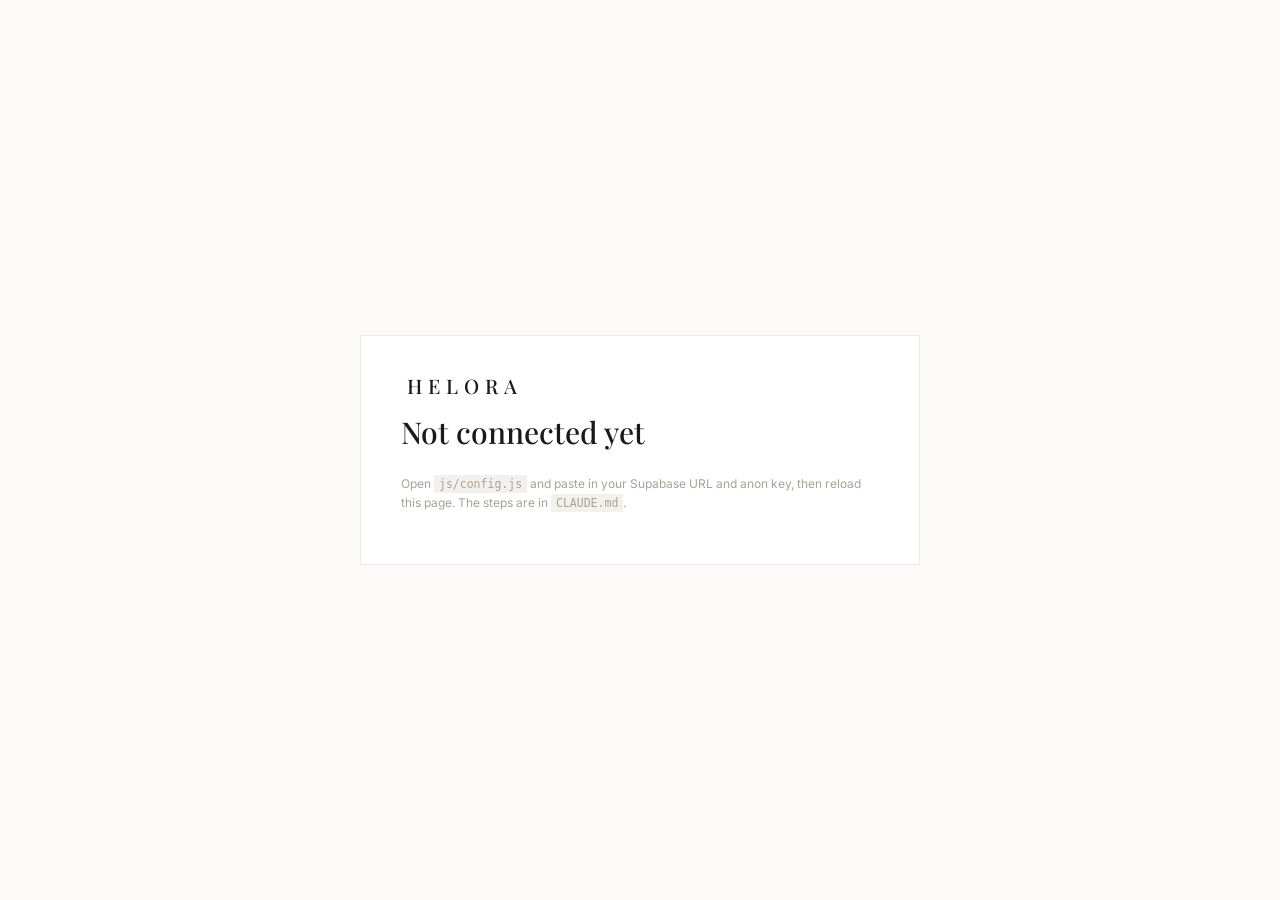
==== admin.html @ a43f25a5 "HELORA — jewelry shop built from the Claude Design mockup Static site (no build step) for Cloudflare" ====
<!DOCTYPE html>
<html lang="en">
<head>
<meta charset="utf-8">
<meta name="viewport" content="width=device-width, initial-scale=1">
<title>HELORA — Shop admin</title>
<meta name="robots" content="noindex, nofollow">
<link rel="icon" href="data:image/svg+xml,<svg xmlns='http://www.w3.org/2000/svg' viewBox='0 0 100 100'><rect width='100' height='100' fill='%231a1a1a'/><text x='50' y='68' font-size='58' font-family='Georgia,serif' text-anchor='middle' fill='%23fff'>H</text></svg>">
<link rel="preconnect" href="https://fonts.googleapis.com">
<link rel="preconnect" href="https://fonts.gstatic.com" crossorigin>
<link href="https://fonts.googleapis.com/css2?family=Playfair+Display:wght@500&family=Inter:wght@300;400;500;600&display=swap" rel="stylesheet">
<link rel="stylesheet" href="./css/helora.css">
<style>
  body { background: #fbfaf8; }

  .a-bar {
    display: flex; align-items: center; justify-content: space-between;
    padding: 18px 28px; background: #fff; border-bottom: 1px solid var(--line);
  }
  .a-bar-r { display: flex; gap: 20px; align-items: center; }
  .a-logo { font: 500 20px/1 var(--serif); letter-spacing: .3em; text-indent: .3em; }

  .a-center { min-height: 100vh; display: grid; place-items: center; padding: 40px 20px; }
  .a-card { background: #fff; border: 1px solid var(--line); padding: 40px; width: 100%; max-width: 560px; }
  .a-wrap { max-width: 1000px; margin: 0 auto; padding: 34px 28px 90px; }

  .a-h1 { font: 500 30px/1.2 var(--serif); margin: 18px 0 24px; }
  .a-head { display: flex; align-items: center; justify-content: space-between; gap: 20px; margin-bottom: 24px; flex-wrap: wrap; }
  .a-head .a-h1 { margin: 0; }
  .a-count { font: 400 14px/1 var(--sans); color: var(--soft); vertical-align: middle; margin-left: 6px; }

  .a-l { display: block; font: 500 10.5px/1 var(--sans); letter-spacing: .18em; text-transform: uppercase; color: var(--muted); margin-bottom: 8px; }
  .a-i {
    width: 100%; border: 1px solid var(--field); background: #fff;
    padding: 12px 13px; font: 400 14px/1.4 var(--sans); outline: none;
    transition: border-color .2s; margin-bottom: 16px;
  }
  .a-i:focus { border-color: var(--ink); }
  textarea.a-i { resize: vertical; }

  .a-grid { display: grid; grid-template-columns: 1fr 1fr; gap: 0 20px; }
  .a-f.a-full { grid-column: 1 / -1; }

  .a-checks { display: flex; flex-wrap: wrap; gap: 10px 20px; margin-bottom: 20px; }
  .a-check { display: flex; align-items: center; gap: 8px; font: 400 13.5px/1 var(--sans); color: var(--body); cursor: pointer; }
  .a-check input { width: 15px; height: 15px; accent-color: #1a1a1a; }

  .a-table { width: 100%; border-collapse: collapse; background: #fff; border: 1px solid var(--line); }
  .a-table th {
    text-align: left; font: 500 10px/1 var(--sans); letter-spacing: .18em;
    text-transform: uppercase; color: var(--muted); padding: 14px 16px; border-bottom: 1px solid var(--line);
  }
  .a-table td { padding: 12px 16px; border-bottom: 1px solid var(--line-faint); font: 400 13.5px/1.5 var(--sans); vertical-align: middle; }
  .a-table tr:last-child td { border-bottom: none; }
  .a-right { text-align: right; white-space: nowrap; }
  .a-name { font-weight: 500; color: var(--ink); }
  .a-sub  { font: 400 12px/1.6 var(--sans); color: var(--soft); }
  .a-sub code { background: #f3f1ec; padding: 2px 5px; font-size: 11.5px; }

  .a-thumb { width: 46px; height: 46px; object-fit: cover; border: 1px solid var(--line); display: block; }
  .a-thumb-empty { background: #f3f1ec; }

  .a-link {
    font: 500 11px/1 var(--sans); letter-spacing: .12em; text-transform: uppercase;
    color: var(--muted); cursor: pointer; background: none; border: none; padding: 6px 8px;
    text-decoration: none;
  }
  .a-link:hover { color: var(--ink); }
  .a-danger:hover { color: #a4443a; }

  .a-empty { background: #fff; border: 1px dashed var(--field); padding: 60px 30px; text-align: center; font: 300 15px/1.8 var(--sans); color: var(--soft); }

  .a-err { background: #fdf1ef; border: 1px solid #e8c8c2; color: #8f3a30; padding: 12px 14px; font: 400 13px/1.6 var(--sans); margin: 12px 0; }
  .a-msg { background: #f3f6f1; border: 1px solid #cfdcc7; color: #4a5f3f; padding: 12px 14px; font: 400 13px/1.6 var(--sans); margin-bottom: 18px; }

  .a-photos { margin: 26px 0; }
  .a-imgs { display: flex; flex-wrap: wrap; gap: 12px; }
  .a-img { position: relative; width: 104px; height: 104px; border: 1px solid var(--line); }
  .a-img img { width: 100%; height: 100%; object-fit: cover; }
  .a-x {
    position: absolute; top: -8px; right: -8px; width: 24px; height: 24px; border-radius: 50%;
    background: #1a1a1a; color: #fff; font-size: 15px; line-height: 24px; text-align: center; cursor: pointer;
  }
  .a-add {
    width: 104px; height: 104px; border: 1px dashed var(--field); display: grid; place-items: center;
    cursor: pointer; font: 400 11.5px/1.4 var(--sans); color: var(--muted); text-align: center; padding: 8px;
  }
  .a-add:hover { border-color: var(--ink); color: var(--ink); }

  .a-actions { display: flex; align-items: center; gap: 16px; margin-top: 26px; }

  @media (max-width: 720px) {
    .a-grid { grid-template-columns: 1fr; }
    .a-wrap, .a-card { padding-left: 18px; padding-right: 18px; }
    .a-table thead { display: none; }
    .a-table, .a-table tbody, .a-table tr, .a-table td { display: block; width: 100%; }
    .a-table tr { border-bottom: 1px solid var(--line); padding: 12px 4px; }
    .a-table td { border: none; padding: 4px 12px; }
    .a-right { text-align: left; }
  }
</style>
</head>
<body>
<div id="app"></div>
<script type="module" src="./js/admin.js"></script>
</body>
</html>
---- css/helora.css ----
/* ==========================================================================
   HELORA — design system
   Ported from "HELORA Site.dc.html" (Claude Design).
   Change a colour or size here and it changes everywhere on the site.
   ========================================================================== */

:root {
  --ink:        #1a1a1a;   /* headings, buttons, strong text */
  --body:       #5f5a51;   /* paragraph text */
  --muted:      #8f897e;   /* labels, small print */
  --soft:       #a9a297;   /* captions, hints */
  --ghost:      #c2bcb1;   /* "not filled in yet" text */
  --eyebrow:    #b3ada2;   /* small uppercase labels above titles */
  --line:       #eceae4;   /* main hairline borders */
  --line-soft:  #f1efe9;
  --line-faint: #f4f2ed;
  --field:      #dcd8ce;   /* input borders */
  --bg:         #ffffff;

  --serif: 'Playfair Display', Georgia, serif;
  --sans:  Inter, system-ui, -apple-system, sans-serif;

  --ease: cubic-bezier(.22, .61, .36, 1);
  --pad:  44px;            /* standard page side padding */
}

*, *::before, *::after { box-sizing: border-box; }

body {
  margin: 0;
  background: var(--bg);
  font-family: var(--sans);
  color: var(--ink);
  -webkit-font-smoothing: antialiased;
}

img { max-width: 100%; display: block; }
button { font: inherit; color: inherit; background: none; border: none; padding: 0; cursor: pointer; }
input, textarea, select { font: inherit; color: inherit; }
a { color: var(--ink); text-decoration: none; }

/* ---------- Type scale ---------------------------------------------------- */

.eb {                                   /* eyebrow */
  font: 400 10.5px/1 var(--sans);
  letter-spacing: .24em;
  text-transform: uppercase;
  color: var(--eyebrow);
}
.ti { font: 500 46px/1.12 var(--serif); color: var(--ink); }
.sec {
  font: 500 44px/1.08 var(--serif);
  letter-spacing: -.012em;
  color: var(--ink);
}
.p  { font: 300 16px/1.9 var(--sans); color: var(--body); }
.sh {                                   /* small heading */
  font: 500 11px/1 var(--sans);
  letter-spacing: .2em;
  text-transform: uppercase;
  color: var(--muted);
}
.q  { font: 400 30px/1.5 var(--serif); color: var(--ink); font-style: italic; }
.tc { font: 400 13.5px/1.7 var(--sans); color: var(--body); }

/* ---------- Buttons and links --------------------------------------------- */

.btn {
  display: inline-flex;
  align-items: center;
  justify-content: center;
  padding: 17px 42px;
  background: var(--ink);
  color: #fff;
  font: 500 11px/1 var(--sans);
  letter-spacing: .2em;
  text-transform: uppercase;
  cursor: pointer;
  transition: background .25s var(--ease), transform .25s var(--ease), opacity .25s;
}
.btn:hover { background: #000; transform: translateY(-2px); }
.btn[disabled] { opacity: .45; pointer-events: none; }

.btn-ghost {
  display: inline-flex;
  align-items: center;
  justify-content: center;
  padding: 17px 42px;
  border: 1px solid var(--field);
  font: 500 11px/1 var(--sans);
  letter-spacing: .2em;
  text-transform: uppercase;
  cursor: pointer;
  transition: border-color .25s, color .25s;
}
.btn-ghost:hover { border-color: var(--ink); }

/* Animated underline, used on nav items and inline links */
.lnk, .ul { position: relative; display: inline-block; cursor: pointer; }
.lnk {
  font: 400 11px/1 var(--sans);
  letter-spacing: .16em;
  text-transform: uppercase;
  color: var(--ink);
  padding-bottom: 5px;
}
.lnk::after, .ul::after {
  content: "";
  position: absolute;
  left: 0; bottom: 0; right: .2em;
  height: 1px;
  background: currentColor;
  transform: scaleX(0);
  transform-origin: left center;
  transition: transform .38s var(--ease);
}
.lnk:hover::after, .ul:hover::after { transform: scaleX(1); }

/* ---------- Image frames --------------------------------------------------- */

.ph {                                   /* photo frame */
  background: #fff;
  border: 1px solid var(--line-soft);
  position: relative;
  overflow: hidden;
}
.ph > img { width: 100%; height: 100%; object-fit: cover; }
.ph > .cap {                            /* caption shown only when empty */
  position: absolute;
  left: 14px; bottom: 12px; right: 14px;
  font: 400 9px/1.6 var(--sans);
  letter-spacing: .16em;
  text-transform: uppercase;
  color: var(--soft);
}
/* Second image that fades in on hover */
.sw { position: relative; }
.sw-b {
  position: absolute; inset: 0;
  opacity: 0;
  transition: opacity .7s var(--ease);
}
.sw:hover .sw-b { opacity: 1; }

/* ---------- Motion --------------------------------------------------------- */

@keyframes helRise    { from { opacity: 0; transform: translateY(26px); } to { opacity: 1; transform: none; } }
@keyframes helSlideIn { from { transform: translateX(30px); opacity: 0; } to { transform: none; opacity: 1; } }
@keyframes helToast   { from { opacity: 0; transform: translateY(10px); } to { opacity: 1; transform: none; } }
@keyframes helPage    { from { opacity: 0; transform: translateY(12px); } to { opacity: 1; transform: none; } }
@keyframes helFade    { from { opacity: 0; transform: translateY(-6px); } to { opacity: 1; transform: none; } }
@keyframes helSpin    { to { transform: rotate(360deg); } }

/* Scroll-in reveal — JS adds .is-in when the element scrolls into view */
[data-reveal] {
  opacity: 0;
  transform: translateY(20px);
  transition: opacity .8s var(--ease), transform .8s var(--ease);
}
[data-reveal].is-in { opacity: 1; transform: none; }

.page { animation: helPage .5s var(--ease) both; }

@media (prefers-reduced-motion: reduce) {
  *, *::before, *::after {
    animation-duration: .01ms !important;
    animation-iteration-count: 1 !important;
    transition-duration: .01ms !important;
  }
  [data-reveal] { opacity: 1; transform: none; }
}

/* ---------- Layout helpers -------------------------------------------------- */

.wrap     { padding-left: var(--pad); padding-right: var(--pad); }
.center   { text-align: center; }
.grid     { display: grid; }
.g2       { grid-template-columns: repeat(2, 1fr); }
.g4       { grid-template-columns: repeat(4, 1fr); }
.rule-t   { border-top: 1px solid var(--line); }
.rule-b   { border-bottom: 1px solid var(--line); }

.section-head { padding: 112px var(--pad) 44px; text-align: center; }

/* ==========================================================================
   Header
   ========================================================================== */

.hd { background: #fff; position: relative; z-index: 30; }

.hd-ticker {
  text-align: center;
  padding: 11px 34px;
  border-bottom: 1px solid var(--line);
  font: 400 10.5px/1 var(--sans);
  letter-spacing: .2em;
  text-transform: uppercase;
  color: var(--muted);
}
.hd-bar {
  display: grid;
  grid-template-columns: 1fr auto 1fr;
  align-items: center;
  padding: 26px var(--pad);
  border-bottom: 1px solid var(--line);
}
.hd-left, .hd-right {
  display: flex;
  align-items: center;
  gap: 22px;
  font: 400 11px/1 var(--sans);
  letter-spacing: .18em;
  text-transform: uppercase;
  color: #4a453d;
}
.hd-left  { justify-self: start; }
.hd-right { justify-self: end; gap: 24px; }
.hd-left .ul:hover, .hd-right .ul:hover { color: var(--ink); }

.hd-logo {
  font: 500 28px/1 var(--serif);
  letter-spacing: .3em;
  color: var(--ink);
  text-indent: .3em;
  cursor: pointer;
}

.hd-shop { position: relative; }
.hd-shop-t { display: inline-flex; align-items: center; gap: 6px; cursor: pointer; transition: color .2s; }
.hd-shop-t span { font-size: 9px; color: var(--soft); }
.hd-menu { position: absolute; top: 100%; left: -20px; padding-top: 18px; z-index: 20; animation: helFade .22s ease both; }
.hd-menu-in {
  background: #fff;
  border: 1px solid var(--line);
  box-shadow: 0 18px 44px rgba(0,0,0,.08);
  padding: 20px 26px;
  display: flex;
  flex-direction: column;
  align-items: flex-start;
  gap: 14px;
  min-width: 172px;
}
.hd-menu-in .ul {
  font: 400 11px/1 var(--sans);
  letter-spacing: .16em;
  text-transform: uppercase;
  color: var(--ink);
  white-space: nowrap;
}

.hd-burger { display: none; font-size: 18px; line-height: 1; }

/* On desktop the Shop menu opens on hover, as it does in the design.
   The click handler still works, which is what mobile and keyboards use. */
@media (hover: hover) and (min-width: 861px) {
  .hd-shop:hover .hd-menu[hidden] { display: block; }
}

/* ==========================================================================
   Search overlay
   ========================================================================== */

.ov-scrim { position: fixed; inset: 0; background: rgba(20,18,15,.24); z-index: 80; }
.search-panel {
  position: fixed; top: 0; left: 0; right: 0;
  background: #fff;
  z-index: 81;
  border-bottom: 1px solid var(--line);
  padding: 34px var(--pad) 28px;
  animation: helFade .28s ease both;
}
.search-row { display: flex; align-items: center; gap: 22px; max-width: 900px; margin: 0 auto; }
.search-row input {
  flex: 1;
  border: none;
  border-bottom: 1px solid var(--field);
  outline: none;
  padding: 12px 0;
  font: 400 24px/1.4 var(--serif);
  color: var(--ink);
  background: transparent;
}
.search-results { max-width: 900px; margin: 20px auto 0; max-height: 52vh; overflow: auto; }
.search-hit {
  display: flex; justify-content: space-between; align-items: center; gap: 20px;
  padding: 15px 0;
  border-bottom: 1px solid var(--line-faint);
  cursor: pointer;
  transition: padding-left .25s var(--ease);
}
.search-hit:hover { padding-left: 8px; }
.search-hit-l { font: 400 15px/1.4 var(--sans); color: var(--ink); }
.search-hit-k { font: 400 10px/1 var(--sans); letter-spacing: .18em; text-transform: uppercase; color: var(--soft); }
.search-empty { padding: 22px 0; font: 300 14px/1.8 var(--sans); color: var(--soft); }

/* ==========================================================================
   Home
   ========================================================================== */

.hero { display: grid; grid-template-columns: 1fr 1.1fr; min-height: 700px; border-bottom: 1px solid var(--line); }
.hero-copy { display: flex; flex-direction: column; justify-content: center; padding: 0 56px 0 48px; }
.hero-h {
  font: 500 76px/1.02 var(--serif);
  letter-spacing: -.02em;
  color: var(--ink);
  display: flex; gap: .28em; flex-wrap: wrap;
}
.hero-h span:nth-child(1) { animation: helRise .95s var(--ease) .12s both; }
.hero-h span:nth-child(2) { animation: helRise .95s var(--ease) .3s both; font-style: italic; }
.hero-img { height: 100%; border: none; }

.cat-grid { display: grid; grid-template-columns: repeat(2, 1fr); gap: 52px; padding: 0 48px 112px; max-width: 880px; margin: 0 auto; }
.cat-card { display: flex; flex-direction: column; gap: 14px; cursor: pointer; }
.cat-card .ph { aspect-ratio: 4/5; cursor: pointer; }
.cat-name { font: 500 22px/1.3 var(--serif); color: var(--ink); }

.gift { display: grid; grid-template-columns: 2fr 3fr; border-top: 1px solid var(--line); border-bottom: 1px solid var(--line); min-height: 440px; }
.gift-copy { padding: 64px 48px; display: flex; flex-direction: column; justify-content: center; }
.gift-img { border: none; border-left: 1px solid var(--line); }

.craft-grid { display: grid; grid-template-columns: repeat(4, 1fr); gap: 40px; padding: 0 48px 112px; }
.craft-item { border-top: 1px solid var(--line); padding-top: 20px; }
.craft-num { font: 400 15px/1 var(--serif); color: var(--soft); margin-bottom: 14px; }
.craft-h { font: 500 18px/1.3 var(--serif); color: var(--ink); }

/* ==========================================================================
   Product cards / grids
   ========================================================================== */

.prod-grid { display: grid; grid-template-columns: repeat(4, 1fr); gap: 34px; padding: 0 48px 30px; }
.prod-card { display: flex; flex-direction: column; gap: 12px; }
.prod-card .ph { aspect-ratio: 4/5; cursor: pointer; }
.prod-name  { font: 500 15px/1.4 var(--sans); color: var(--ink); }
.prod-price { font: 400 13.5px/1.7 var(--sans); color: var(--body); }
.prod-name.is-empty, .prod-price.is-empty { color: var(--ghost); }
.prod-add {
  margin-top: 12px;
  font: 400 10px/1 var(--sans);
  letter-spacing: .18em;
  text-transform: uppercase;
  color: var(--muted);
  padding-bottom: 6px;
  transition: color .25s;
}
.prod-add:hover { color: var(--ink); }

.wish {
  position: absolute;
  right: 12px; top: 12px;
  font: 400 14px/1 var(--sans);
  color: var(--ink);
  cursor: pointer;
  z-index: 3;
  transition: transform .2s;
  background: none; border: none;
}
.wish:hover { transform: scale(1.2); }

/* Collection page grid — square tiles */
.col-grid { display: grid; grid-template-columns: repeat(4, 1fr); gap: 26px; padding: 40px var(--pad) 24px; }
.col-card { cursor: pointer; display: flex; flex-direction: column; gap: 12px; }
.col-card .ph { aspect-ratio: 1; }
.col-head { padding: 60px var(--pad) 38px; text-align: center; border-bottom: 1px solid var(--line); }
.col-head .kicker { font: 400 11px/1 var(--sans); letter-spacing: .2em; text-transform: uppercase; color: var(--soft); margin-bottom: 14px; }
.col-head h1 { font: 500 44px/1.1 var(--serif); color: var(--ink); margin: 0; }
.col-head .intro { font: 300 15px/1.8 var(--sans); color: var(--muted); max-width: 56ch; margin: 14px auto 0; }
.col-tools {
  display: flex; align-items: center; justify-content: flex-end;
  padding: 18px var(--pad);
  border-bottom: 1px solid var(--line);
  font: 400 11.5px/1 var(--sans);
  letter-spacing: .12em; text-transform: uppercase;
  color: var(--muted);
  gap: 22px;
}
.col-note { text-align: center; padding: 0 var(--pad) 70px; font: 400 12px/1.7 var(--sans); color: var(--soft); }

/* ==========================================================================
   Product detail
   ========================================================================== */

.pd { display: grid; grid-template-columns: 1fr 1fr; }
.pd-media { padding: 34px var(--pad) 56px; border-right: 1px solid var(--line); }
.pd-back { font: 400 11px/1 var(--sans); letter-spacing: .16em; text-transform: uppercase; color: var(--soft); margin-bottom: 20px; cursor: pointer; }
.pd-main { aspect-ratio: 1; }
.pd-thumbs { display: flex; gap: 10px; margin-top: 12px; flex-wrap: wrap; }
.pd-thumbs .ph { width: 74px; height: 74px; cursor: pointer; }
.pd-thumbs .ph.is-active { outline: 1px solid var(--ink); outline-offset: -1px; }

.pd-info { padding: 62px 56px 56px; }
.pd-tag   { font: 400 11px/1 var(--sans); letter-spacing: .2em; text-transform: uppercase; color: var(--ghost); margin-bottom: 16px; }
.pd-name  { font: 500 42px/1.12 var(--serif); color: var(--ink); }
.pd-price { font: 400 20px/1 var(--serif); color: var(--ink); margin-top: 20px; }
.pd-desc  { font: 300 15px/1.9 var(--sans); color: var(--body); margin: 22px 0 30px; max-width: 44ch; }
.pd-name.is-empty, .pd-price.is-empty, .pd-desc.is-empty { color: var(--ghost); }

.pd-field { margin-bottom: 26px; }
.pd-label { font: 500 10.5px/1 var(--sans); letter-spacing: .2em; text-transform: uppercase; color: var(--muted); margin-bottom: 9px; }
.pd-select { padding: 13px 14px; border: 1px solid var(--field); font: 400 13.5px/1.2 var(--sans); color: var(--ink); max-width: 240px; width: 100%; background: #fff; }
.pd-sizelink { font: 400 12px/1.7 var(--sans); color: var(--soft); margin-top: 10px; border-bottom: 1px solid var(--field); display: inline-block; cursor: pointer; }

.qty { display: inline-flex; align-items: center; border: 1px solid var(--field); }
.qty button { width: 38px; height: 40px; display: flex; align-items: center; justify-content: center; color: var(--muted); }
.qty button:hover { color: var(--ink); }
.qty span { width: 44px; text-align: center; font: 400 14px/40px var(--sans); color: var(--ink); }

.pd-actions { display: flex; gap: 12px; }
.pd-actions > * { flex: 1; height: 54px; padding: 0; }

.pd-spec { margin-top: 34px; border-top: 1px solid var(--line); padding-top: 22px; }
.pd-spec h3 { font: 500 10.5px/1 var(--sans); letter-spacing: .2em; text-transform: uppercase; color: var(--muted); margin: 0 0 16px; }
.pd-spec-row { display: flex; justify-content: space-between; gap: 20px; padding: 9px 0; border-bottom: 1px solid var(--line-faint); font: 400 13px/1.6 var(--sans); }
.pd-spec-row span:first-child { color: var(--muted); }
.pd-spec-row span:last-child  { color: var(--ink); text-align: right; }
.pd-note { font: 400 12px/1.7 var(--sans); color: var(--soft); margin-top: 18px; }

.pd-hygiene { font: 400 12px/1.7 var(--sans); color: var(--soft); margin-top: 18px; padding: 14px 16px; background: #fbfaf8; border: 1px solid var(--line-faint); }
.pd-pair { font: 400 12.5px/1.6 var(--sans); color: var(--muted); margin: 18px 0 26px; }

/* ==========================================================================
   Bag drawer
   ========================================================================== */

.bag {
  position: fixed; top: 0; right: 0; bottom: 0;
  width: 420px; max-width: 100vw;
  background: #fff;
  z-index: 91;
  display: flex; flex-direction: column;
  border-left: 1px solid var(--line);
  animation: helSlideIn .34s var(--ease) both;
}
.bag-hd { display: flex; align-items: center; justify-content: space-between; padding: 26px 28px; border-bottom: 1px solid var(--line); }
.bag-hd h2 { font: 500 22px/1 var(--serif); margin: 0; }
.bag-close { font-size: 22px; line-height: 1; color: var(--muted); }
.bag-body { flex: 1; overflow: auto; padding: 8px 28px; }
.bag-item { display: flex; gap: 16px; align-items: center; padding: 18px 0; border-bottom: 1px solid var(--line-faint); }
.bag-item .ph { width: 62px; height: 62px; flex: none; }
.bag-item-mid { flex: 1; min-width: 0; }
.bag-item-n { font: 500 14px/1.4 var(--sans); color: var(--ink); }
.bag-item-m { font: 400 12px/1.7 var(--sans); color: var(--muted); }
.bag-rm { font: 400 10.5px/1 var(--sans); letter-spacing: .16em; text-transform: uppercase; color: var(--muted); }
.bag-empty { padding: 40px 0; font: 300 14px/1.8 var(--sans); color: var(--soft); text-align: center; }
.bag-ft { padding: 22px 28px 28px; border-top: 1px solid var(--line); }
.bag-sub { display: flex; justify-content: space-between; font: 400 14px/1 var(--sans); color: var(--ink); margin-bottom: 18px; }
.bag-ft .btn { width: 100%; }
.bag-fine { font: 400 11px/1.6 var(--sans); color: var(--soft); text-align: center; margin-top: 12px; }

.toast {
  position: fixed; left: 50%; bottom: 34px;
  transform: translateX(-50%);
  background: var(--ink); color: #fff;
  padding: 15px 26px;
  display: flex; align-items: center; gap: 18px;
  font: 400 12px/1 var(--sans);
  letter-spacing: .12em; text-transform: uppercase;
  z-index: 95;
  cursor: pointer;
  animation: helToast .3s var(--ease) both;
}

/* ==========================================================================
   Checkout / confirmation
   ========================================================================== */

.co-bar { display: flex; justify-content: space-between; align-items: center; padding: 22px var(--pad); border-bottom: 1px solid var(--line); }
.co-bar .logo { font: 500 22px/1 var(--serif); letter-spacing: .3em; text-indent: .3em; }
.co-bar .sec-note { font: 400 10.5px/1 var(--sans); letter-spacing: .18em; text-transform: uppercase; color: var(--muted); }

.co { display: grid; grid-template-columns: 1.35fr 1fr; align-items: start; }
.co-form { padding: 46px var(--pad) 70px; border-right: 1px solid var(--line); }
.co-form h2 { font: 500 26px/1.2 var(--serif); margin: 0 0 10px; }
.co-lead { font: 300 14px/1.8 var(--sans); color: var(--muted); margin-bottom: 28px; max-width: 52ch; }

.f-grid { display: grid; grid-template-columns: 1fr 1fr; gap: 16px; }
.f { display: flex; flex-direction: column; gap: 7px; }
.f.full { grid-column: 1 / -1; }
.f label { font: 500 10.5px/1 var(--sans); letter-spacing: .18em; text-transform: uppercase; color: var(--muted); }
.f input, .f textarea {
  border: 1px solid var(--field);
  background: #fff;
  padding: 13px 14px;
  font: 400 14px/1.4 var(--sans);
  outline: none;
  transition: border-color .2s;
  width: 100%;
}
.f input:focus, .f textarea:focus { border-color: var(--ink); }
.f textarea { resize: vertical; min-height: 76px; }
.f .err { font: 400 11.5px/1.5 var(--sans); color: #a4443a; }
.f.is-bad input, .f.is-bad textarea { border-color: #c98a82; }

.pay-head { font: 500 11px/1 var(--sans); letter-spacing: .2em; text-transform: uppercase; color: var(--muted); margin: 36px 0 14px; }
.pay-opt {
  display: flex; align-items: center; gap: 14px;
  padding: 16px 18px;
  border: 1px solid var(--line);
  margin-bottom: 10px;
  cursor: pointer;
  transition: border-color .2s, background .2s;
  width: 100%;
  text-align: left;
}
.pay-opt:hover { border-color: var(--field); background: #fdfcfb; }
.pay-opt.is-on { border-color: var(--ink); }
.pay-dot { width: 14px; height: 14px; border-radius: 50%; border: 1px solid var(--field); flex: none; transition: border .2s; }
.pay-opt.is-on .pay-dot { border: 4px solid var(--ink); }
.pay-n { font: 400 14px/1.4 var(--sans); color: var(--ink); flex: 1; }
.pay-m { font: 400 11.5px/1.4 var(--sans); color: var(--soft); }

.co-fine { font: 400 11.5px/1.7 var(--sans); color: var(--soft); margin-top: 16px; }

.co-sum { padding: 46px var(--pad) 70px; position: sticky; top: 0; }
.co-sum h3 { font: 500 11px/1 var(--sans); letter-spacing: .2em; text-transform: uppercase; color: var(--muted); margin: 0 0 20px; }
.co-line { display: flex; gap: 14px; align-items: center; padding: 14px 0; border-bottom: 1px solid var(--line-faint); }
.co-line .ph { width: 58px; height: 58px; flex: none; }
.co-line-mid { flex: 1; min-width: 0; }
.co-line-n { font: 500 13.5px/1.4 var(--sans); color: var(--ink); }
.co-line-m { font: 400 11.5px/1.6 var(--sans); color: var(--muted); }
.co-line-p { font: 400 13px/1 var(--sans); color: var(--ink); }
.co-promo { display: flex; gap: 10px; margin: 20px 0; }
.co-promo input { flex: 1; border: 1px solid var(--field); padding: 12px 14px; font: 400 13px/1.2 var(--sans); outline: none; }
.co-promo button { padding: 0 20px; border: 1px solid var(--field); font: 500 10.5px/1 var(--sans); letter-spacing: .16em; text-transform: uppercase; color: var(--muted); }
.co-promo button:hover { border-color: var(--ink); color: var(--ink); }
.co-sub { padding: 16px 0; border-top: 1px solid var(--line); }
.co-sub-row { display: flex; justify-content: space-between; padding: 6px 0; font: 400 13.5px/1.6 var(--sans); color: var(--body); }
.co-total { display: flex; justify-content: space-between; padding: 16px 0; border-top: 1px solid var(--line); font: 500 17px/1 var(--sans); color: var(--ink); }
.co-badges { font: 400 11.5px/1.7 var(--sans); color: var(--soft); margin-top: 16px; }

.cf-head { text-align: center; padding: 76px var(--pad) 40px; }
.cf-head .tag { font: 400 10.5px/1 var(--sans); letter-spacing: .22em; text-transform: uppercase; color: var(--muted); margin-bottom: 18px; }
.cf-head h1 { font: 500 50px/1.1 var(--serif); margin: 0 0 16px; }
.cf-meta { display: grid; grid-template-columns: repeat(4, 1fr); border-top: 1px solid var(--line); border-bottom: 1px solid var(--line); }
.cf-meta > div { padding: 22px 20px; text-align: center; border-right: 1px solid var(--line); }
.cf-meta > div:last-child { border-right: none; }
.cf-meta .k { font: 400 10px/1 var(--sans); letter-spacing: .2em; text-transform: uppercase; color: var(--soft); margin-bottom: 9px; }
.cf-meta .v { font: 400 14px/1.4 var(--sans); color: var(--ink); word-break: break-word; }

.steps { display: flex; align-items: center; justify-content: center; gap: 10px; padding: 44px var(--pad); flex-wrap: wrap; }
.step { display: flex; align-items: center; gap: 9px; font: 400 11px/1 var(--sans); letter-spacing: .16em; text-transform: uppercase; color: var(--soft); }
.step .dot { width: 9px; height: 9px; border-radius: 50%; background: var(--field); }
.step.is-on { color: var(--ink); }
.step.is-on .dot { background: var(--ink); }
.step-bar { width: 44px; height: 1px; background: var(--line); }

/* ==========================================================================
   Content pages (story, craft, size, faq, shipping, care, returns, contact, legal)
   ========================================================================== */

.pg-head { padding: 76px var(--pad) 40px; }
.pg-head.center { text-align: center; }
.pg-head .ti { margin-top: 14px; }
.pg-head .p  { margin-top: 16px; max-width: 60ch; }
.pg-head.center .p { margin-left: auto; margin-right: auto; }

.story-cols { display: grid; grid-template-columns: 1fr 1fr; gap: 48px; padding: 56px var(--pad); }
.story-quote { text-align: center; padding: 56px var(--pad) 76px; border-top: 1px solid var(--line); }
.story-more { display: grid; grid-template-columns: 1fr 1fr; gap: 48px; padding: 0 var(--pad) 90px; align-items: center; }
.story-more .ph { aspect-ratio: 4/3; }
.story-links { display: flex; flex-direction: column; gap: 14px; margin-top: 16px; }
.story-links .lnk { display: flex; justify-content: space-between; max-width: 260px; }

.craft-row { display: grid; grid-template-columns: 1fr 1fr; gap: 48px; padding: 48px var(--pad); align-items: center; }
.craft-row .ph { aspect-ratio: 4/3; }
.craft-row .n { font: 400 15px/1 var(--serif); color: var(--soft); margin-bottom: 12px; }
.craft-row h3 { font: 500 26px/1.2 var(--serif); margin: 0 0 14px; }

.two-col { display: grid; grid-template-columns: 1fr 1fr; gap: 56px; padding: 40px var(--pad) 90px; align-items: start; }

.steps-list { display: flex; flex-direction: column; gap: 16px; margin: 18px 0; }
.steps-list > div { display: flex; gap: 16px; align-items: flex-start; }
.steps-list .n { font: 400 12px/1.8 var(--sans); letter-spacing: .12em; color: var(--soft); flex: none; width: 22px; }

.tbl { width: 100%; border-collapse: collapse; margin-top: 16px; }
.tbl th {
  text-align: left;
  font: 500 10.5px/1 var(--sans);
  letter-spacing: .18em;
  text-transform: uppercase;
  color: var(--muted);
  padding: 0 0 12px;
  border-bottom: 1px solid var(--line);
}
.tbl td { font: 400 13.5px/1.7 var(--sans); color: var(--body); padding: 10px 0; border-bottom: 1px solid var(--line-faint); }
.tbl td:last-child, .tbl th:last-child { text-align: right; }

.fine { font: 400 12px/1.7 var(--sans); color: var(--soft); margin-top: 18px; }

.acc { border-top: 1px solid var(--line); }
.acc-item { border-bottom: 1px solid var(--line); }
.acc-q {
  width: 100%;
  display: flex; justify-content: space-between; align-items: center; gap: 20px;
  padding: 20px 0;
  font: 400 15px/1.5 var(--sans);
  color: var(--ink);
  text-align: left;
}
.acc-q .mark { color: var(--soft); font-size: 13px; flex: none; }
.acc-a { overflow: hidden; max-height: 0; transition: max-height .35s var(--ease); }
.acc-item.is-open .acc-a { max-height: 480px; }
.acc-a .p { padding: 0 0 22px; font-size: 14.5px; max-width: 62ch; }

.side-nav { display: flex; flex-direction: column; gap: 12px; margin-top: 22px; }
.side-nav button {
  text-align: left;
  font: 400 13px/1.6 var(--sans);
  color: var(--muted);
  transition: color .2s;
  padding: 3px 0;
}
.side-nav button:hover, .side-nav button.is-on { color: var(--ink); }

.blocks > div { margin-bottom: 34px; }
.blocks h3 { font: 500 20px/1.3 var(--serif); margin: 0 0 10px; color: var(--ink); }
.blocks .p { font-size: 14.5px; margin: 0 0 12px; }

.care-grid { display: grid; grid-template-columns: repeat(2, 1fr); gap: 40px; padding: 40px var(--pad) 90px; }
.care-grid .ph { aspect-ratio: 4/3; }
.care-grid .p { font-size: 14.5px; margin-top: 10px; }

.kv { display: flex; flex-direction: column; gap: 14px; margin-top: 26px; }
.kv > div { display: flex; justify-content: space-between; gap: 20px; padding-bottom: 12px; border-bottom: 1px solid var(--line-faint); font: 400 13.5px/1.6 var(--sans); }
.kv .k { color: var(--ink); }
.kv .v { color: var(--soft); }

.callout { padding: 20px 22px; border: 1px solid var(--line); background: #fbfaf8; font: 400 13px/1.8 var(--sans); color: var(--body); margin-top: 24px; }

.track-form { display: flex; gap: 10px; margin-top: 14px; max-width: 420px; }
.track-form input { flex: 1; border: 1px solid var(--field); padding: 13px 14px; font: 400 13.5px/1.2 var(--sans); outline: none; }
.track-form input:focus { border-color: var(--ink); }
.track-out { margin-top: 16px; font: 400 13px/1.8 var(--sans); color: var(--body); }

/* ==========================================================================
   Footer
   ========================================================================== */

.ft { background: #fff; border-top: 1px solid var(--line); }
.ft-promises { display: grid; grid-template-columns: repeat(4, 1fr); text-align: center; border-bottom: 1px solid var(--line); }
.ft-promises > div { padding: 26px 20px; border-right: 1px solid var(--line); }
.ft-promises > div:last-child { border-right: none; }
.ft-promises .t { font: 500 11px/1 var(--sans); letter-spacing: .1em; text-transform: uppercase; color: var(--ink); margin-bottom: 7px; }
.ft-promises .d { font: 300 12px/1.6 var(--sans); color: var(--muted); }

.ft-main { display: grid; grid-template-columns: 1.4fr repeat(4, 1fr); gap: 36px; padding: 56px var(--pad) 26px; }
.ft-brand .n { font: 500 24px/1 var(--serif); letter-spacing: .2em; color: var(--ink); }
.ft-brand .d { font: 300 13px/1.85 var(--sans); color: var(--muted); margin-top: 14px; max-width: 30ch; }
.fh { font: 500 10.5px/1 var(--sans); letter-spacing: .2em; text-transform: uppercase; color: var(--ink); margin-bottom: 14px; }
.fc { display: flex; flex-direction: column; align-items: flex-start; gap: 9px; font: 400 12.5px/1.6 var(--sans); }
.fl { position: relative; display: inline-block; cursor: pointer; color: #6b655b; transition: color .25s; text-align: left; }
.fl::after {
  content: ""; position: absolute; left: 0; bottom: 1px; right: .2em; height: 1px;
  background: currentColor; transform: scaleX(0); transform-origin: left center;
  transition: transform .38s var(--ease);
}
.fl:hover { color: var(--ink); }
.fl:hover::after { transform: scaleX(1); }
.ft-base {
  display: flex; justify-content: space-between;
  margin: 0 var(--pad);
  padding: 22px 0 30px;
  border-top: 1px solid var(--line);
  font: 400 11.5px/1 var(--sans);
  color: var(--soft);
}

/* ==========================================================================
   Loading / empty states
   ========================================================================== */

.skel { background: linear-gradient(90deg, #f6f4f0 25%, #fbfaf8 50%, #f6f4f0 75%); background-size: 400% 100%; animation: skel 1.4s ease infinite; }
@keyframes skel { from { background-position: 100% 0; } to { background-position: -100% 0; } }

.empty-note { grid-column: 1 / -1; text-align: center; padding: 60px 0; font: 300 15px/1.8 var(--sans); color: var(--soft); }

.banner {
  padding: 14px 20px;
  background: #fdf6e7;
  border-bottom: 1px solid #efe2c4;
  font: 400 12.5px/1.7 var(--sans);
  color: #6b5a2e;
  text-align: center;
}
.banner code { font-family: ui-monospace, SFMono-Regular, Menlo, monospace; font-size: 12px; }

/* ==========================================================================
   Responsive
   ========================================================================== */

@media (max-width: 1080px) {
  .ft-main { grid-template-columns: 1fr 1fr 1fr; }
  .prod-grid, .col-grid, .craft-grid { grid-template-columns: repeat(3, 1fr); }
}

@media (max-width: 860px) {
  :root { --pad: 22px; }

  .hd-bar { grid-template-columns: auto 1fr auto; padding: 18px var(--pad); gap: 14px; }
  .hd-left { display: none; }
  .hd-left.is-open {
    display: flex;
    position: absolute; top: 100%; left: 0; right: 0;
    flex-direction: column; align-items: flex-start; gap: 18px;
    background: #fff; border-bottom: 1px solid var(--line);
    padding: 22px var(--pad); z-index: 40;
    animation: helFade .2s ease both;
  }
  .hd-left.is-open .hd-menu { position: static; padding-top: 12px; }
  .hd-left.is-open .hd-menu-in { border: none; box-shadow: none; padding: 0 0 0 14px; }
  .hd-burger { display: block; justify-self: start; }
  .hd-logo { font-size: 21px; text-align: center; }
  .hd-right { gap: 14px; font-size: 10px; }
  .hd-right .cur { display: none; }

  .hero { grid-template-columns: 1fr; min-height: 0; }
  .hero-copy { padding: 56px var(--pad); order: 2; }
  .hero-h { font-size: 46px; }
  .hero-img { order: 1; aspect-ratio: 1; height: auto; }

  .section-head { padding: 68px var(--pad) 30px; }
  .sec, .ti { font-size: 30px; }
  .cf-head h1 { font-size: 34px; }

  .cat-grid { grid-template-columns: 1fr; gap: 34px; padding: 0 var(--pad) 68px; }
  .prod-grid, .col-grid { grid-template-columns: repeat(2, 1fr); gap: 18px; padding-left: var(--pad); padding-right: var(--pad); }
  .craft-grid { grid-template-columns: 1fr; gap: 26px; padding: 0 var(--pad) 68px; }
  .gift { grid-template-columns: 1fr; }
  .gift-copy { padding: 48px var(--pad); }
  .gift-img { border-left: none; border-top: 1px solid var(--line); aspect-ratio: 4/3; }

  .pd { grid-template-columns: 1fr; }
  .pd-media { border-right: none; border-bottom: 1px solid var(--line); padding: 20px var(--pad) 34px; }
  .pd-info { padding: 34px var(--pad) 56px; }
  .pd-name { font-size: 30px; }

  .co { grid-template-columns: 1fr; }
  .co-form { border-right: none; border-bottom: 1px solid var(--line); padding: 34px var(--pad) 48px; }
  .co-sum { position: static; padding: 34px var(--pad) 60px; }
  .f-grid { grid-template-columns: 1fr; }
  .cf-meta { grid-template-columns: 1fr 1fr; }
  .cf-meta > div:nth-child(2) { border-right: none; }
  .cf-meta > div:nth-child(-n+2) { border-bottom: 1px solid var(--line); }

  .two-col, .story-cols, .story-more, .craft-row, .care-grid { grid-template-columns: 1fr; gap: 30px; padding-left: var(--pad); padding-right: var(--pad); }
  .story-more, .care-grid { padding-bottom: 64px; }

  .ft-promises { grid-template-columns: 1fr 1fr; }
  .ft-promises > div:nth-child(2) { border-right: none; }
  .ft-promises > div:nth-child(-n+2) { border-bottom: 1px solid var(--line); }
  .ft-main { grid-template-columns: 1fr 1fr; gap: 28px; padding: 40px var(--pad) 20px; }
  .ft-brand { grid-column: 1 / -1; }
  .ft-base { flex-direction: column; gap: 8px; text-align: center; }

  .bag { width: 100%; }
  .search-panel { padding: 24px var(--pad) 20px; }
  .search-row input { font-size: 19px; }
  .steps { gap: 6px; }
  .step-bar { width: 18px; }
}

@media (max-width: 480px) {
  .prod-grid, .col-grid { grid-template-columns: 1fr 1fr; gap: 14px; }
  .pd-actions { flex-direction: column; }
  .hero-h { font-size: 38px; }
}
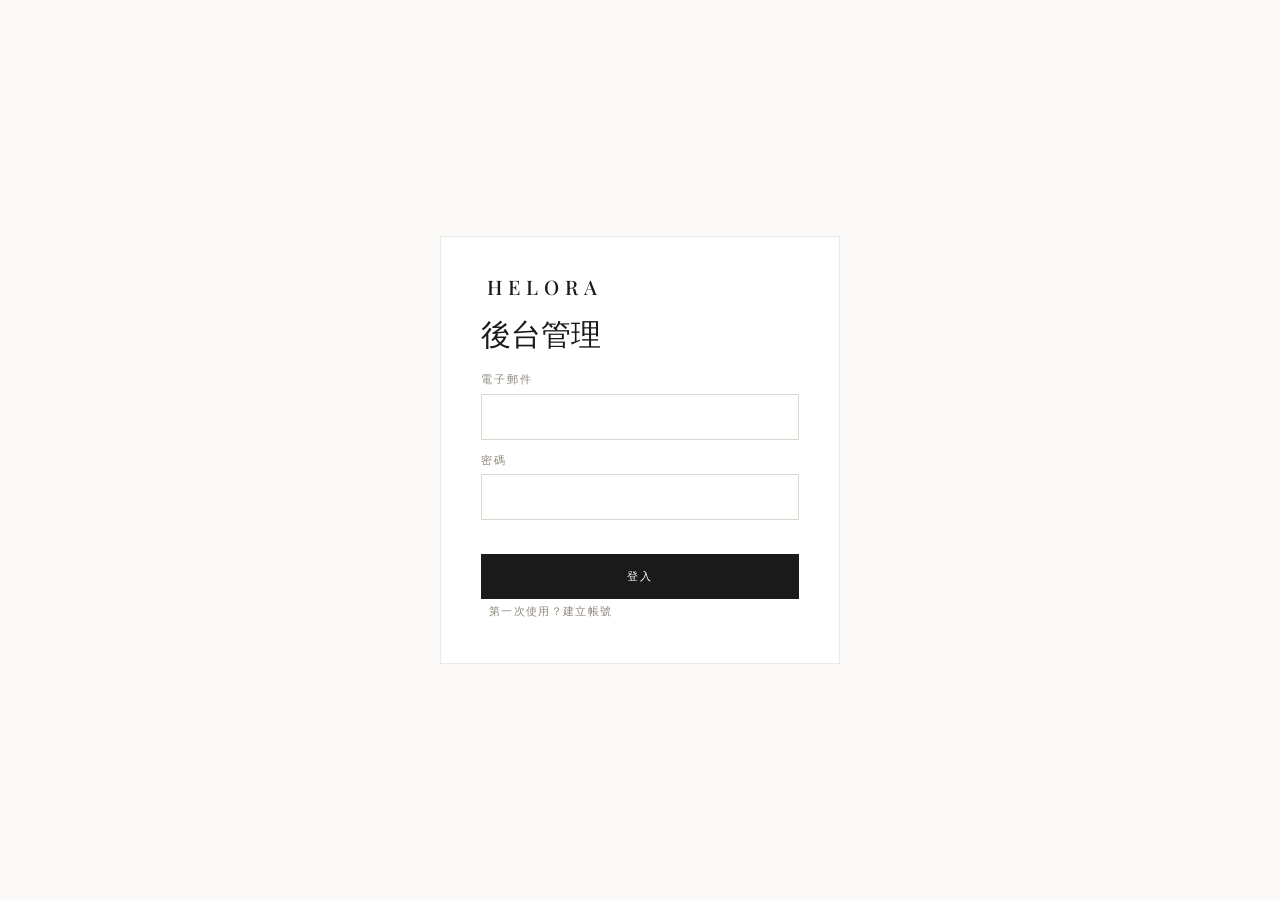
==== commit fbb69005: "Put the admin into Chinese and reorganise the product form - Every label, button and message in the " ====
--- a/admin.html
+++ b/admin.html
@@ -73,6 +73,28 @@
   .a-err { background: #fdf1ef; border: 1px solid #e8c8c2; color: #8f3a30; padding: 12px 14px; font: 400 13px/1.6 var(--sans); margin: 12px 0; }
   .a-msg { background: #f3f6f1; border: 1px solid #cfdcc7; color: #4a5f3f; padding: 12px 14px; font: 400 13px/1.6 var(--sans); margin-bottom: 18px; }
 
+  /* 區塊標題 */
+  .a-sec {
+    font: 500 11px/1 var(--sans); letter-spacing: .18em; text-transform: uppercase;
+    color: var(--ink); margin: 34px 0 16px; padding-bottom: 10px;
+    border-bottom: 1px solid var(--line);
+  }
+  .a-sec:first-of-type { margin-top: 8px; }
+  .a-req { color: #b06a5e; letter-spacing: .1em; margin-left: 6px; }
+  .a-hint { background: #fbfaf8; border: 1px dashed var(--field); padding: 14px 16px; }
+
+  /* 進階設定收合區 */
+  .a-adv { margin-top: 34px; border-top: 1px solid var(--line); padding-top: 18px; }
+  .a-adv > summary {
+    cursor: pointer; list-style: none;
+    font: 400 12.5px/1.5 var(--sans); color: var(--muted);
+    padding: 6px 0; user-select: none;
+  }
+  .a-adv > summary::-webkit-details-marker { display: none; }
+  .a-adv > summary::before { content: '▸ '; color: var(--soft); }
+  .a-adv[open] > summary::before { content: '▾ '; }
+  .a-adv > summary:hover { color: var(--ink); }
+
   .a-photos { margin: 26px 0; }
   .a-imgs { display: flex; flex-wrap: wrap; gap: 12px; }
   .a-img { position: relative; width: 104px; height: 104px; border: 1px solid var(--line); }
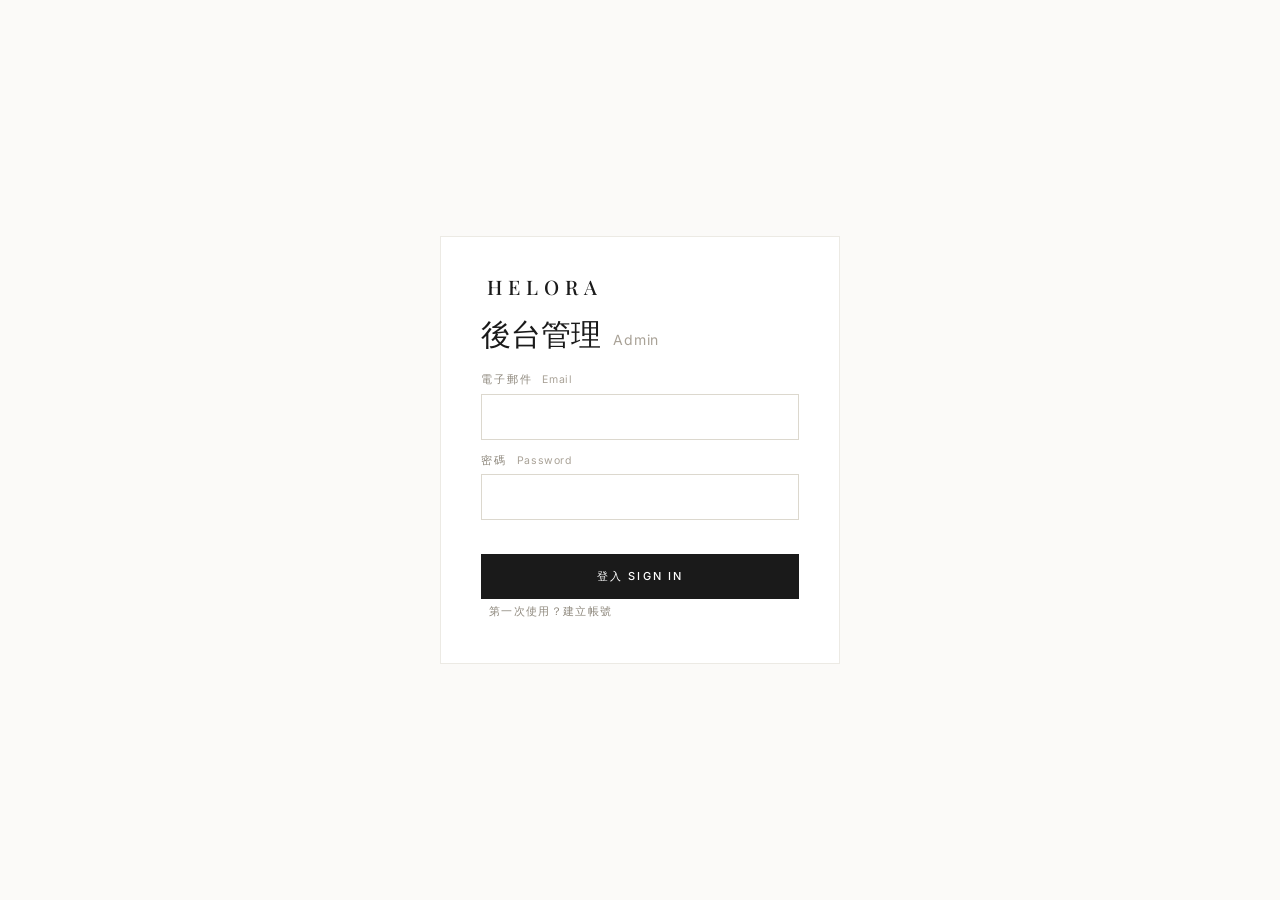
==== commit d5753c51: "Bilingual admin, ring sizes, and shop-owner-managed spec fields - Admin labels are now Chinese with " ====
--- a/admin.html
+++ b/admin.html
@@ -19,6 +19,34 @@
   }
   .a-bar-r { display: flex; gap: 20px; align-items: center; }
   .a-logo { font: 500 20px/1 var(--serif); letter-spacing: .3em; text-indent: .3em; }
+
+  /* 雙語標籤：中文為主，英文小一點放旁邊 */
+  .a-en { font: 400 10.5px/1 var(--sans); letter-spacing: .06em; color: var(--soft); margin-left: 5px; text-transform: none; }
+  .a-h1 .a-en { font-size: 14px; }
+
+  /* 上方分頁 */
+  .a-nav { display: flex; gap: 4px; }
+  .a-tab {
+    font: 500 11.5px/1 var(--sans); letter-spacing: .1em; color: var(--muted);
+    padding: 9px 14px; border-bottom: 2px solid transparent; cursor: pointer; background: none;
+  }
+  .a-tab:hover { color: var(--ink); }
+  .a-tab.is-on { color: var(--ink); border-bottom-color: var(--ink); }
+
+  .a-note { font: 400 11.5px/1.6 var(--sans); color: var(--soft); margin: -10px 0 16px; }
+  .a-mini {
+    font: 500 11px/1 var(--sans); letter-spacing: .06em; color: var(--muted);
+    border-bottom: 1px solid var(--field); cursor: pointer; background: none; padding: 0 0 1px;
+  }
+  .a-mini:hover { color: var(--ink); border-color: var(--ink); }
+
+  /* 表格裡的小輸入框 */
+  .a-i-sm { margin-bottom: 0; padding: 8px 10px; font-size: 13px; }
+  .a-i-num { width: 70px; text-align: center; }
+  .a-center-c { text-align: center; }
+  .a-off { opacity: .45; }
+  .a-off input { background: #f6f4f0; }
+  .a-off .a-link { opacity: 1; }   /* 停用的欄位仍要能按啟用/刪除 */
 
   .a-center { min-height: 100vh; display: grid; place-items: center; padding: 40px 20px; }
   .a-card { background: #fff; border: 1px solid var(--line); padding: 40px; width: 100%; max-width: 560px; }
@@ -95,6 +123,9 @@
   .a-adv[open] > summary::before { content: '▾ '; }
   .a-adv > summary:hover { color: var(--ink); }
 
+  .a-warn { background: #fdf6e7; border-color: #efe2c4; color: #6b5a2e; }
+  .a-warn code { background: #f3ead6; padding: 2px 5px; font-size: 11.5px; }
+
   .a-photos { margin: 26px 0; }
   .a-imgs { display: flex; flex-wrap: wrap; gap: 12px; }
   .a-img { position: relative; width: 104px; height: 104px; border: 1px solid var(--line); }
--- a/css/helora.css
+++ b/css/helora.css
@@ -333,6 +333,15 @@
 .prod-name  { font: 500 15px/1.4 var(--sans); color: var(--ink); }
 .prod-price { font: 400 13.5px/1.7 var(--sans); color: var(--body); }
 .prod-name.is-empty, .prod-price.is-empty { color: var(--ghost); }
+/* 特價時，舊價劃掉放在現價旁邊 */
+.price-was {
+  margin-left: 9px;
+  color: var(--soft);
+  text-decoration: line-through;
+  text-decoration-thickness: 1px;
+}
+.pd-price .price-was { font-size: .72em; margin-left: 12px; }
+
 .prod-add {
   margin-top: 12px;
   font: 400 10px/1 var(--sans);
@@ -414,6 +423,8 @@
 .pd-spec-row span:last-child  { color: var(--ink); text-align: right; }
 .pd-note { font: 400 12px/1.7 var(--sans); color: var(--soft); margin-top: 18px; }
 
+.pd-warn { font: 400 12.5px/1.6 var(--sans); color: #a4443a; margin: -10px 0 16px; }
+
 .pd-hygiene { font: 400 12px/1.7 var(--sans); color: var(--soft); margin-top: 18px; padding: 14px 16px; background: #fbfaf8; border: 1px solid var(--line-faint); }
 .pd-pair { font: 400 12.5px/1.6 var(--sans); color: var(--muted); margin: 18px 0 26px; }
 
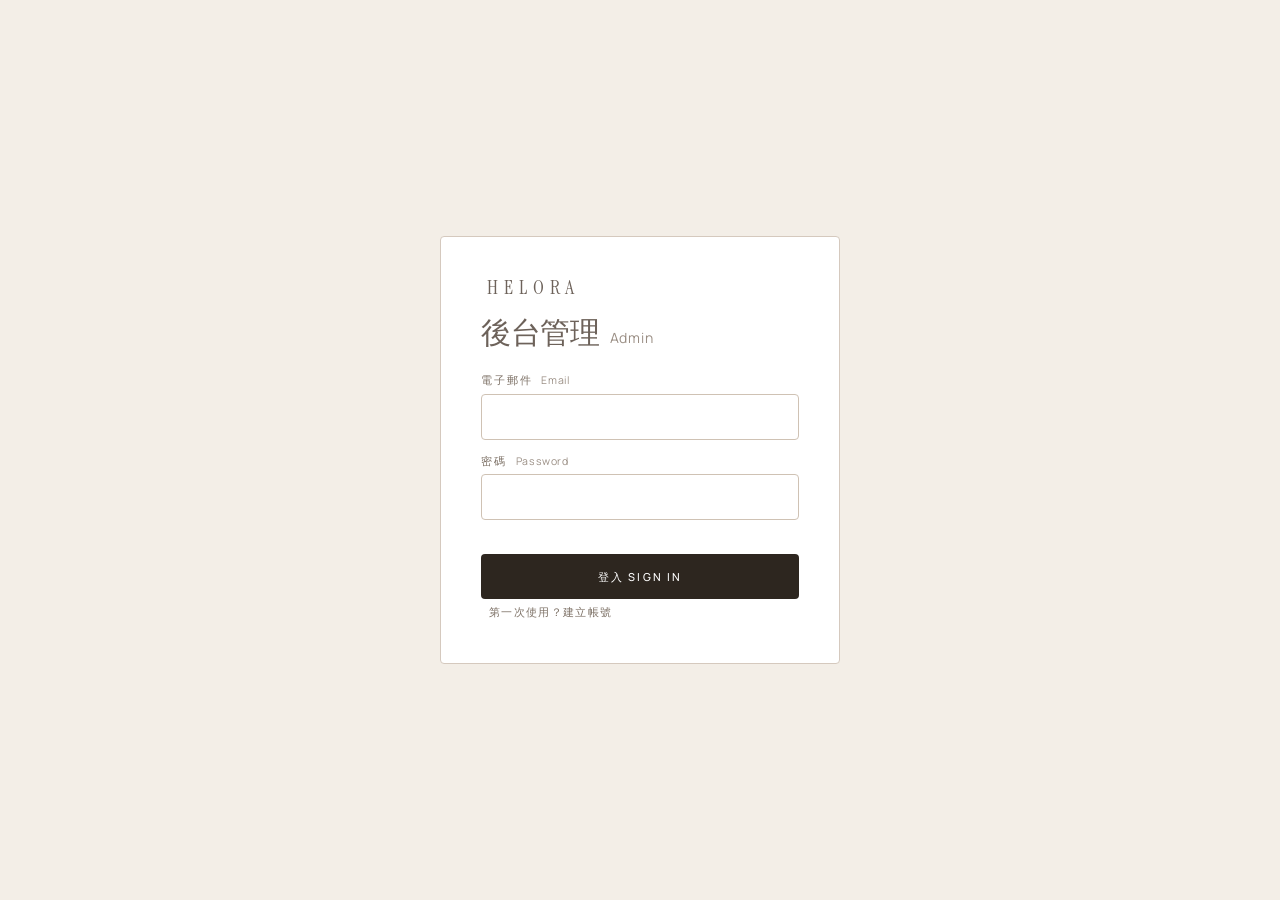
==== commit f0fafa95: "Match the admin to the new storefront's design The shop front is being rebuilt as helora-store, so t" ====
--- a/admin.html
+++ b/admin.html
@@ -8,10 +8,62 @@
 <link rel="icon" href="data:image/svg+xml,<svg xmlns='http://www.w3.org/2000/svg' viewBox='0 0 100 100'><rect width='100' height='100' fill='%231a1a1a'/><text x='50' y='68' font-size='58' font-family='Georgia,serif' text-anchor='middle' fill='%23fff'>H</text></svg>">
 <link rel="preconnect" href="https://fonts.googleapis.com">
 <link rel="preconnect" href="https://fonts.gstatic.com" crossorigin>
-<link href="https://fonts.googleapis.com/css2?family=Playfair+Display:wght@500&family=Inter:wght@300;400;500;600&display=swap" rel="stylesheet">
+<link href="https://fonts.googleapis.com/css2?family=Instrument+Serif:ital@0;1&family=Manrope:wght@400;500;600;700&family=DM+Mono:wght@400;500&display=swap" rel="stylesheet">
 <link rel="stylesheet" href="./css/helora.css">
 <style>
-  body { background: #fbfaf8; }
+  /* ------------------------------------------------------------------
+     跟 helora-store 那個新網站同一套視覺。
+     色值直接沿用它 src/index.css 裡的 HSL，字體也是同三款。
+     只影響後台 —— 前台 index.html 維持原本的設計。
+     ------------------------------------------------------------------ */
+  :root {
+    --bg:         hsl(37 32% 93%);   /* 暖米色底 */
+    --card:       hsl(38 36% 96%);   /* 卡片、表格 */
+    --ink:        hsl(27 18% 15%);   /* 標題、按鈕 */
+    --body:       hsl(27 10% 39%);   /* 內文 */
+    --muted:      hsl(27 10% 45%);   /* 標籤 */
+    --soft:       hsl(27 10% 56%);   /* 提示、次要文字 */
+    --ghost:      hsl(30 14% 66%);
+    --eyebrow:    hsl(27 10% 56%);
+    --line:       hsl(30 22% 79%);
+    --line-soft:  hsl(35 20% 84%);
+    --line-faint: hsl(35 20% 88%);
+    --field:      hsl(30 22% 76%);
+    --accent:     hsl(11 39% 64%);   /* 磚紅，用在必填、刪除 */
+
+    --serif: 'Instrument Serif', Georgia, serif;
+    --sans:  'Manrope', system-ui, sans-serif;
+    --mono:  'DM Mono', ui-monospace, monospace;
+    --radius: 4px;
+  }
+
+  body { background: var(--bg); color: var(--body); }
+
+  /* 新站是圓角 4px，舊後台是直角 —— 統一過來 */
+  .a-card, .a-table, .a-i, .a-thumb, .a-img, .a-add,
+  .a-empty, .a-err, .a-msg, .btn, .btn-ghost, .a-x { border-radius: var(--radius); }
+  .a-x { border-radius: 50%; }
+
+  .a-card, .a-table { background: var(--card); }
+  .a-bar { background: var(--card); }
+  .a-i { background: var(--card); }
+  .a-i:focus { border-color: var(--ink); box-shadow: 0 0 0 3px hsl(27 18% 15% / .07); }
+
+  .a-h1 { letter-spacing: -.01em; }
+  .a-logo { letter-spacing: .26em; }
+  .a-req { color: var(--accent); }
+  .a-danger:hover { color: var(--accent); }
+  .a-sub code, .a-warn code { font-family: var(--mono); background: hsl(35 22% 88%); }
+
+  .btn { background: var(--ink); }
+  .btn:hover { background: hsl(27 18% 10%); }
+
+  .a-check input { accent-color: hsl(27 18% 15%); }
+  .a-off input { background: hsl(35 20% 88%); }
+  .a-hint { background: hsl(38 36% 96%); border-color: var(--field); }
+  .a-warn { background: hsl(38 45% 90%); border-color: hsl(35 35% 78%); color: hsl(30 30% 30%); }
+  .a-msg { background: hsl(120 12% 90%); border-color: hsl(120 14% 76%); color: hsl(140 20% 26%); }
+  .a-err { background: hsl(11 45% 93%); border-color: hsl(11 39% 78%); color: hsl(8 45% 38%); }
 
   .a-bar {
     display: flex; align-items: center; justify-content: space-between;
@@ -43,6 +95,7 @@
   /* 表格裡的小輸入框 */
   .a-i-sm { margin-bottom: 0; padding: 8px 10px; font-size: 13px; }
   .a-i-num { width: 70px; text-align: center; }
+  .a-i-wide { min-width: 240px; }
   .a-center-c { text-align: center; }
   .a-off { opacity: .45; }
   .a-off input { background: #f6f4f0; }
--- a/css/helora.css
+++ b/css/helora.css
@@ -519,6 +519,23 @@
 .pay-n { font: 400 14px/1.4 var(--sans); color: var(--ink); flex: 1; }
 .pay-m { font: 400 11.5px/1.4 var(--sans); color: var(--soft); }
 
+.pay-note {
+  border: 1px solid var(--line);
+  background: #fbfaf8;
+  padding: 18px 20px;
+}
+.pay-note-t {
+  font: 500 12.5px/1.4 var(--sans);
+  color: var(--ink);
+  margin-bottom: 7px;
+}
+.pay-note p {
+  font: 300 13px/1.75 var(--sans);
+  color: var(--muted);
+  margin: 0;
+  max-width: 46ch;
+}
+
 .co-fine { font: 400 11.5px/1.7 var(--sans); color: var(--soft); margin-top: 16px; }
 
 .co-sum { padding: 46px var(--pad) 70px; position: sticky; top: 0; }
